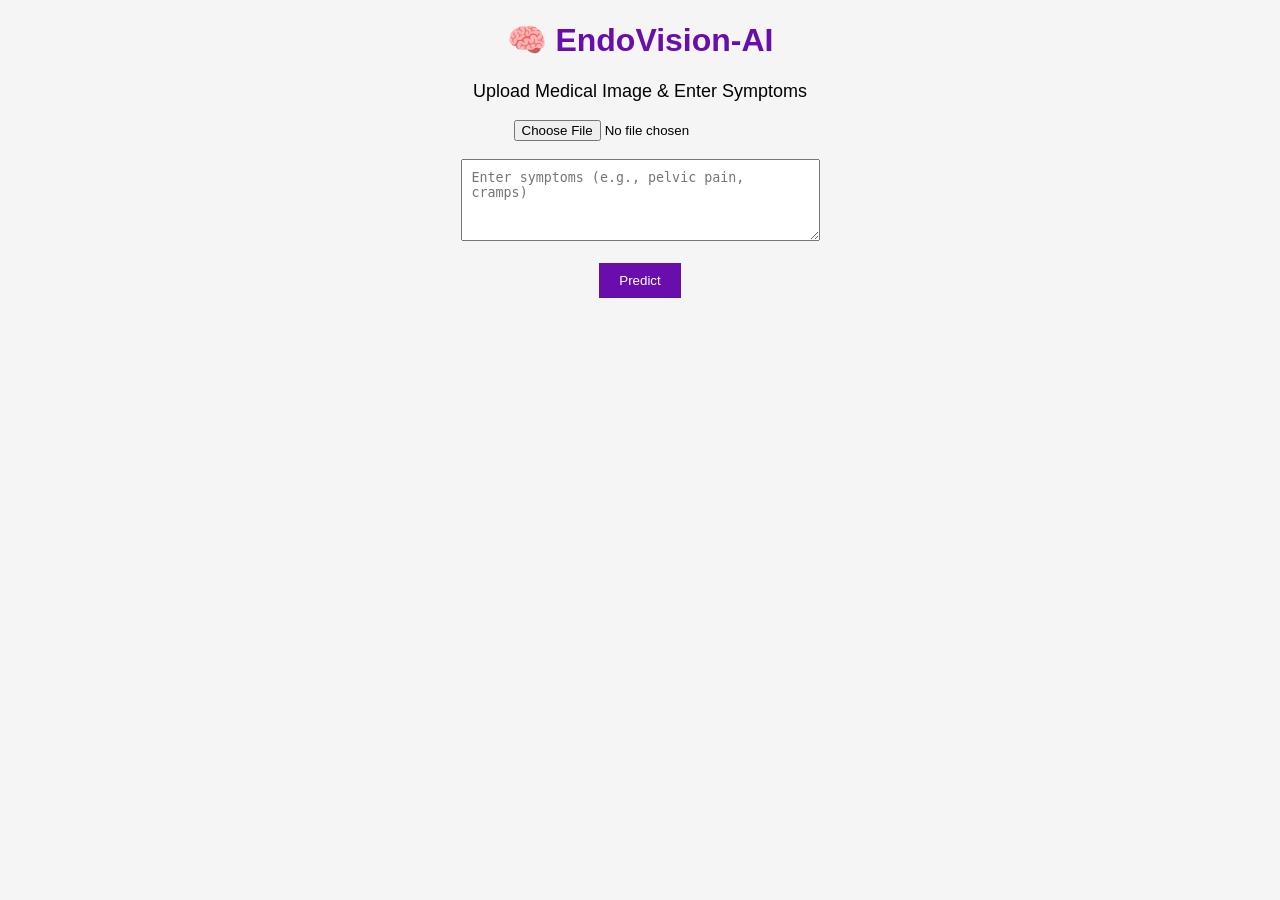
==== templates/index.html @ 212d95a6 "initial commmit" ====
<!DOCTYPE html>
<html>
<head>
    <title>EndoVision AI</title>
    <link rel="stylesheet" href="/static/style.css">
</head>
<body>

<h1>🧠 EndoVision-AI</h1>
<p>Upload Medical Image & Enter Symptoms</p>

<form action="/predict" method="post" enctype="multipart/form-data">
    
    <input type="file" name="image" required><br><br>
    
    <textarea name="symptoms" rows="4" cols="40"
        placeholder="Enter symptoms (e.g., pelvic pain, cramps)"></textarea><br><br>
    
    <button type="submit">Predict</button>

</form>

</body>
</html>
---- static/style.css ----
body {
    font-family: Arial, sans-serif;
    text-align: center;
    background-color: #f5f5f5;
}

h1 {
    color: #6a0dad;
}

p {
    font-size: 18px;
}

textarea {
    padding: 10px;
}

button {
    padding: 10px 20px;
    background-color: #6a0dad;
    color: white;
    border: none;
    cursor: pointer;
}

button:hover {
    background-color: #5a009d;
}

img {
    margin-top: 20px;
    border-radius: 10px;
}
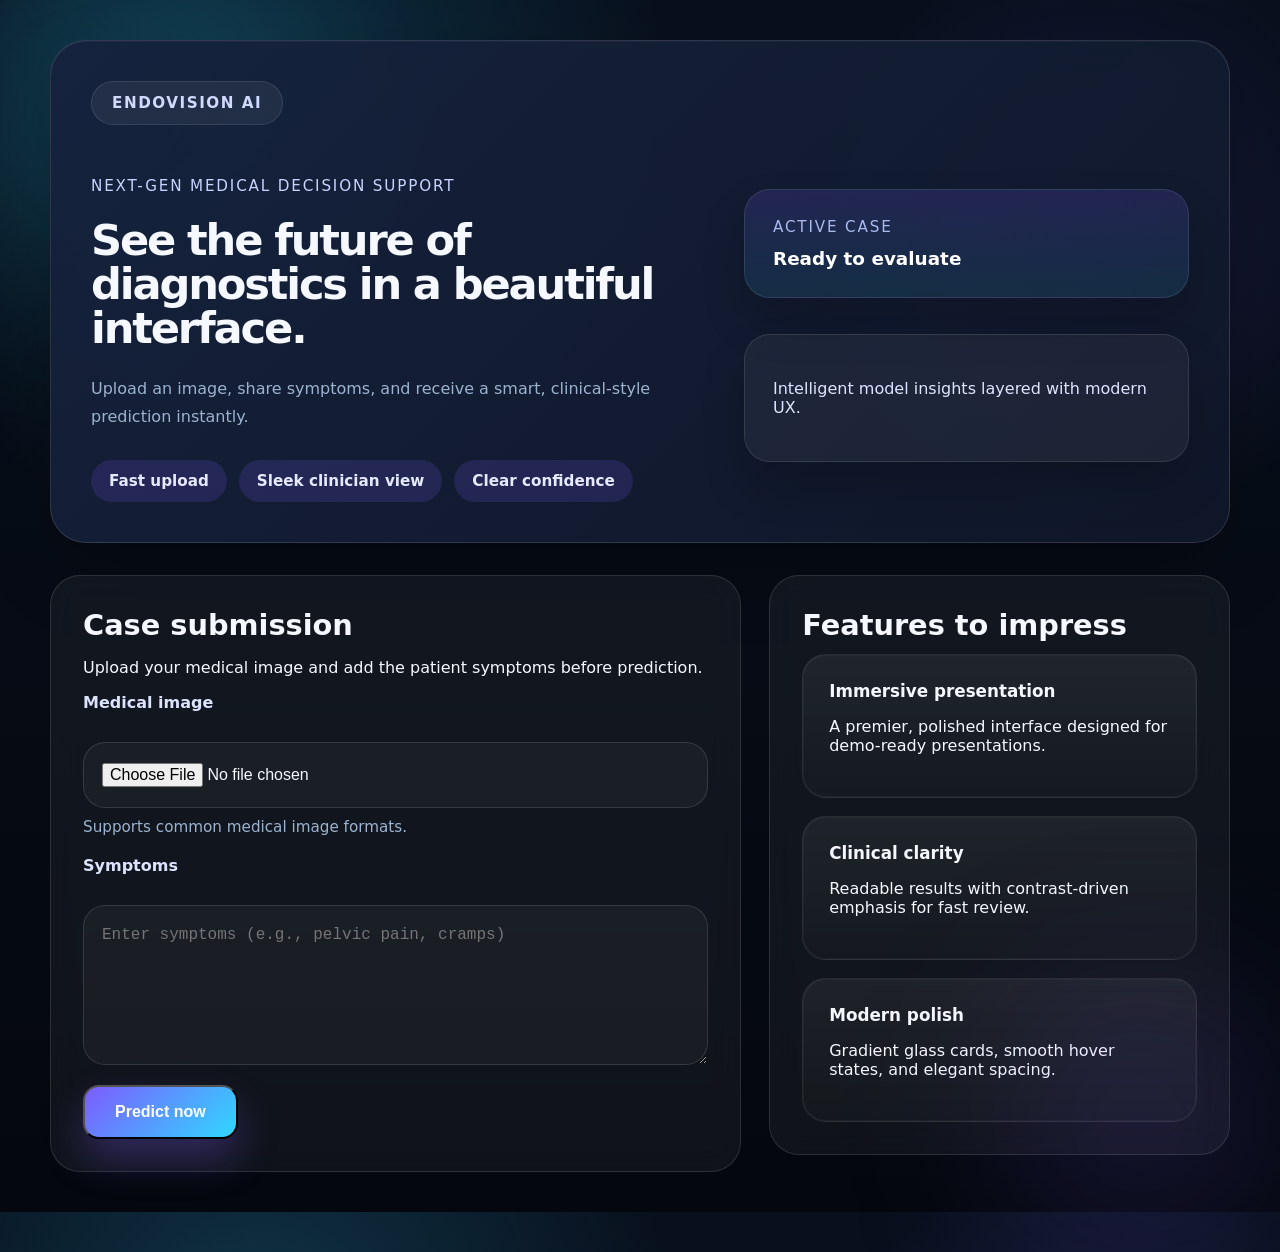
==== commit b9d4ac7c: "Update UI with unique modern glassmorphism design" ====
--- a/templates/index.html
+++ b/templates/index.html
@@ -1,24 +1,78 @@
 <!DOCTYPE html>
-<html>
+<html lang="en">
 <head>
+    <meta charset="UTF-8">
+    <meta name="viewport" content="width=device-width, initial-scale=1.0">
     <title>EndoVision AI</title>
     <link rel="stylesheet" href="/static/style.css">
 </head>
 <body>
+    <div class="page-shell">
+        <div class="hero-frame">
+            <div class="hero-badge">EndoVision AI</div>
+            <div class="hero-panel">
+                <div class="hero-copy">
+                    <p class="eyebrow">Next-gen medical decision support</p>
+                    <h1>See the future of diagnostics in a beautiful interface.</h1>
+                    <p>Upload an image, share symptoms, and receive a smart, clinical-style prediction instantly.</p>
+                    <div class="hero-pill-row">
+                        <span class="hero-pill">Fast upload</span>
+                        <span class="hero-pill">Sleek clinician view</span>
+                        <span class="hero-pill">Clear confidence</span>
+                    </div>
+                </div>
+                <div class="hero-visual">
+                    <div class="visual-chip">
+                        <span>Active case</span>
+                        <strong>Ready to evaluate</strong>
+                    </div>
+                    <div class="visual-card">
+                        <p>Intelligent model insights layered with modern UX.</p>
+                    </div>
+                </div>
+            </div>
+        </div>
 
-<h1>🧠 EndoVision-AI</h1>
-<p>Upload Medical Image & Enter Symptoms</p>
+        <main class="content-grid">
+            <section class="panel form-panel">
+                <div class="panel-header">
+                    <h2>Case submission</h2>
+                    <p>Upload your medical image and add the patient symptoms before prediction.</p>
+                </div>
+                <form action="/predict" method="post" enctype="multipart/form-data" class="styled-form">
+                    <label class="field-label" for="image">Medical image</label>
+                    <div class="file-upload">
+                        <input type="file" id="image" name="image" required class="file-input">
+                        <span class="file-note">Supports common medical image formats.</span>
+                    </div>
 
-<form action="/predict" method="post" enctype="multipart/form-data">
-    
-    <input type="file" name="image" required><br><br>
-    
-    <textarea name="symptoms" rows="4" cols="40"
-        placeholder="Enter symptoms (e.g., pelvic pain, cramps)"></textarea><br><br>
-    
-    <button type="submit">Predict</button>
+                    <label class="field-label" for="symptoms">Symptoms</label>
+                    <textarea id="symptoms" name="symptoms" rows="5" placeholder="Enter symptoms (e.g., pelvic pain, cramps)"></textarea>
 
-</form>
+                    <button type="submit" class="primary-btn">Predict now</button>
+                </form>
+            </section>
 
+            <section class="panel info-panel">
+                <div class="panel-header">
+                    <h2>Features to impress</h2>
+                </div>
+                <div class="info-list modern-grid">
+                    <div class="info-item">
+                        <strong>Immersive presentation</strong>
+                        <p>A premier, polished interface designed for demo-ready presentations.</p>
+                    </div>
+                    <div class="info-item">
+                        <strong>Clinical clarity</strong>
+                        <p>Readable results with contrast-driven emphasis for fast review.</p>
+                    </div>
+                    <div class="info-item">
+                        <strong>Modern polish</strong>
+                        <p>Gradient glass cards, smooth hover states, and elegant spacing.</p>
+                    </div>
+                </div>
+            </section>
+        </main>
+    </div>
 </body>
 </html>
--- a/static/style.css
+++ b/static/style.css
@@ -1,34 +1,432 @@
+:root {
+    --bg: #060b15;
+    --surface: rgba(255, 255, 255, 0.08);
+    --surface-strong: rgba(255, 255, 255, 0.12);
+    --text: #f6f8ff;
+    --muted: #9bb3cf;
+    --accent: #7d5cff;
+    --accent-strong: #2fd7ff;
+    --accent-soft: rgba(124, 92, 255, 0.18);
+    --border: rgba(255, 255, 255, 0.12);
+    --shadow: 0 30px 70px rgba(0, 0, 0, 0.24);
+}
+
+* {
+    box-sizing: border-box;
+}
+
+html, body {
+    margin: 0;
+    min-height: 100%;
+    font-family: Inter, ui-sans-serif, system-ui, -apple-system, BlinkMacSystemFont, "Segoe UI", sans-serif;
+    background: radial-gradient(circle at 20% 10%, rgba(47, 215, 255, 0.18), transparent 28%),
+                radial-gradient(circle at 85% 20%, rgba(125, 92, 255, 0.16), transparent 20%),
+                linear-gradient(180deg, #08101d 0%, #04070d 100%);
+    color: var(--text);
+}
+
 body {
-    font-family: Arial, sans-serif;
-    text-align: center;
-    background-color: #f5f5f5;
-}
-
-h1 {
-    color: #6a0dad;
-}
-
-p {
-    font-size: 18px;
-}
-
+    display: flex;
+    justify-content: center;
+    padding: 40px 18px;
+}
+
+.page-shell {
+    width: min(1180px, 100%);
+    position: relative;
+}
+
+.page-shell::before,
+.page-shell::after {
+    content: "";
+    position: absolute;
+    border-radius: 50%;
+    filter: blur(90px);
+    pointer-events: none;
+}
+
+.page-shell::before {
+    width: 320px;
+    height: 320px;
+    background: rgba(47, 215, 255, 0.15);
+    top: -90px;
+    left: -80px;
+}
+
+.page-shell::after {
+    width: 260px;
+    height: 260px;
+    background: rgba(125, 92, 255, 0.16);
+    bottom: -80px;
+    right: -40px;
+}
+
+.hero-frame {
+    position: relative;
+    overflow: hidden;
+    border-radius: 36px;
+    background: linear-gradient(135deg, rgba(22, 34, 61, 0.96), rgba(16, 24, 42, 0.92));
+    border: 1px solid rgba(255, 255, 255, 0.12);
+    box-shadow: inset 0 1px 0 rgba(255, 255, 255, 0.04), var(--shadow);
+    padding: 40px;
+    margin-bottom: 32px;
+}
+
+.hero-badge {
+    display: inline-flex;
+    align-items: center;
+    justify-content: center;
+    margin-bottom: 24px;
+    font-size: 0.95rem;
+    font-weight: 700;
+    letter-spacing: 0.1em;
+    text-transform: uppercase;
+    color: #d2d9ff;
+    padding: 12px 20px;
+    border-radius: 999px;
+    background: rgba(255, 255, 255, 0.06);
+    border: 1px solid rgba(255, 255, 255, 0.1);
+}
+
+.hero-panel {
+    display: grid;
+    grid-template-columns: 1.4fr 1fr;
+    gap: 30px;
+    align-items: center;
+}
+
+.hero-copy .eyebrow {
+    font-size: 0.95rem;
+    color: #c8d3ff;
+    text-transform: uppercase;
+    letter-spacing: 0.12em;
+    margin-bottom: 18px;
+}
+
+.hero-copy h1 {
+    margin: 0;
+    font-size: clamp(2.7rem, 2.5vw, 4rem);
+    line-height: 1.02;
+    letter-spacing: -0.05em;
+}
+
+.hero-copy p {
+    margin: 24px 0 0;
+    max-width: 56ch;
+    line-height: 1.8;
+    color: var(--muted);
+}
+
+.hero-pill-row {
+    display: flex;
+    flex-wrap: wrap;
+    gap: 12px;
+    margin-top: 28px;
+}
+
+.hero-pill {
+    padding: 12px 18px;
+    border-radius: 999px;
+    background: rgba(124, 92, 255, 0.16);
+    color: #e5eaff;
+    font-size: 0.95rem;
+    font-weight: 600;
+}
+
+.hero-visual {
+    position: relative;
+    display: grid;
+    gap: 18px;
+    align-items: end;
+}
+
+.visual-card,
+.visual-chip {
+    border-radius: 26px;
+    padding: 28px;
+    background: rgba(255, 255, 255, 0.05);
+    border: 1px solid rgba(255, 255, 255, 0.1);
+    box-shadow: 0 24px 44px rgba(0, 0, 0, 0.18);
+}
+
+.visual-chip {
+    display: flex;
+    flex-direction: column;
+    gap: 12px;
+    background: linear-gradient(180deg, rgba(124, 92, 255, 0.16), rgba(47, 215, 255, 0.1));
+}
+
+.visual-chip span {
+    font-size: 0.95rem;
+    text-transform: uppercase;
+    letter-spacing: 0.12em;
+    color: #a8b9ec;
+}
+
+.visual-chip strong {
+    font-size: 1.15rem;
+    color: #fff;
+}
+
+.visual-card {
+    margin-top: 18px;
+    color: #dde4ff;
+}
+
+.content-grid {
+    display: grid;
+    gap: 28px;
+    grid-template-columns: 1.2fr 0.8fr;
+    align-items: start;
+}
+
+.panel {
+    border: 1px solid rgba(255, 255, 255, 0.12);
+    border-radius: 30px;
+    background: rgba(255, 255, 255, 0.05);
+    backdrop-filter: blur(16px);
+    padding: 32px;
+}
+
+.panel-header h2 {
+    margin: 0 0 12px;
+    font-size: 1.8rem;
+}
+
+.styled-form {
+    display: grid;
+    gap: 20px;
+}
+
+.field-label {
+    display: block;
+    margin-bottom: 10px;
+    color: #dbe3ff;
+    font-weight: 700;
+}
+
+.file-upload {
+    display: flex;
+    flex-direction: column;
+    gap: 10px;
+}
+
+.file-note {
+    color: var(--muted);
+    font-size: 0.95rem;
+}
+
+input[type="file"],
 textarea {
-    padding: 10px;
-}
-
-button {
-    padding: 10px 20px;
-    background-color: #6a0dad;
-    color: white;
-    border: none;
+    width: 100%;
+    border-radius: 22px;
+    border: 1px solid rgba(255, 255, 255, 0.12);
+    background: rgba(255, 255, 255, 0.04);
+    color: var(--text);
+    padding: 20px 18px;
+    font-size: 1rem;
+    outline: none;
+    transition: border-color 0.25s ease, transform 0.25s ease, box-shadow 0.25s ease;
+}
+
+textarea {
+    min-height: 160px;
+    resize: vertical;
+}
+
+input[type="file"]:focus,
+textarea:focus {
+    border-color: rgba(47, 215, 255, 0.6);
+    box-shadow: 0 0 0 4px rgba(47, 215, 255, 0.1);
+    transform: translateY(-1px);
+}
+
+.primary-btn,
+.secondary-btn {
+    display: inline-flex;
+    align-items: center;
+    justify-content: center;
+    width: fit-content;
+    border-radius: 16px;
+    padding: 16px 30px;
+    font-size: 1rem;
+    font-weight: 700;
     cursor: pointer;
-}
-
-button:hover {
-    background-color: #5a009d;
-}
-
-img {
-    margin-top: 20px;
-    border-radius: 10px;
-}
+    transition: transform 0.25s ease, box-shadow 0.25s ease, background 0.25s ease;
+    text-decoration: none;
+}
+
+.primary-btn {
+    background: linear-gradient(135deg, var(--accent), var(--accent-strong));
+    color: #fff;
+    box-shadow: 0 20px 40px rgba(124, 92, 255, 0.3);
+}
+
+.primary-btn:hover,
+.secondary-btn:hover {
+    transform: translateY(-3px);
+}
+
+.secondary-btn {
+    color: #f6f8ff;
+    background: rgba(255, 255, 255, 0.08);
+    border: 1px solid rgba(255, 255, 255, 0.14);
+}
+
+.info-list {
+    display: grid;
+    gap: 18px;
+}
+
+.modern-grid {
+    grid-template-columns: 1fr;
+}
+
+.info-item {
+    border-radius: 24px;
+    padding: 26px;
+    background: linear-gradient(180deg, rgba(255, 255, 255, 0.06), rgba(255, 255, 255, 0.02));
+    border: 1px solid rgba(255, 255, 255, 0.08);
+    box-shadow: inset 0 0 0 1px rgba(255, 255, 255, 0.03);
+}
+
+.info-item strong {
+    display: block;
+    margin-bottom: 12px;
+    font-size: 1.05rem;
+}
+
+.result-shell {
+    border-radius: 36px;
+    padding: 40px;
+    margin-top: 24px;
+    background: linear-gradient(180deg, rgba(11, 20, 34, 0.96), rgba(8, 12, 22, 0.92));
+}
+
+.result-panel {
+    display: grid;
+    gap: 28px;
+}
+
+.result-grid {
+    grid-template-columns: 1.1fr 0.9fr;
+}
+
+.result-summary {
+    display: grid;
+    gap: 20px;
+}
+
+.status-chip {
+    display: inline-flex;
+    align-items: center;
+    padding: 10px 18px;
+    border-radius: 999px;
+    background: rgba(47, 215, 255, 0.12);
+    color: #cbe8ff;
+    font-size: 0.95rem;
+    letter-spacing: 0.08em;
+    text-transform: uppercase;
+}
+
+.result-block {
+    border-radius: 24px;
+    padding: 24px;
+    background: rgba(255, 255, 255, 0.05);
+    border: 1px solid rgba(255, 255, 255, 0.12);
+}
+
+.accent-block {
+    background: linear-gradient(135deg, rgba(124, 92, 255, 0.18), rgba(47, 215, 255, 0.12));
+}
+
+.result-heading {
+    margin: 0 0 8px;
+    font-size: 1rem;
+    color: var(--muted);
+}
+
+.result-value {
+    margin: 0;
+    font-size: 2rem;
+    font-weight: 800;
+    letter-spacing: -0.03em;
+    color: #f4f8ff;
+}
+
+.result-copy {
+    color: var(--muted);
+    line-height: 1.8;
+}
+
+.result-preview {
+    display: grid;
+    gap: 18px;
+}
+
+.preview-label {
+    display: inline-flex;
+    align-items: center;
+    gap: 10px;
+    color: #c8d3ff;
+    font-size: 0.95rem;
+    text-transform: uppercase;
+    letter-spacing: 0.12em;
+}
+
+.image-frame {
+    border-radius: 32px;
+    overflow: hidden;
+    border: 1px solid rgba(255, 255, 255, 0.1);
+    box-shadow: 0 25px 60px rgba(0, 0, 0, 0.24);
+    background: rgba(255, 255, 255, 0.02);
+}
+
+.image-frame img {
+    width: 100%;
+    height: auto;
+    display: block;
+}
+
+.visual-footer {
+    display: flex;
+    justify-content: space-between;
+    gap: 16px;
+    border-radius: 22px;
+    padding: 18px 22px;
+    background: rgba(255, 255, 255, 0.05);
+    border: 1px solid rgba(255, 255, 255, 0.08);
+}
+
+.visual-footer span {
+    color: var(--muted);
+}
+
+.visual-footer strong {
+    color: #f4f8ff;
+}
+
+@media (max-width: 980px) {
+    .hero-panel,
+    .content-grid,
+    .result-grid {
+        grid-template-columns: 1fr;
+    }
+}
+
+@media (max-width: 680px) {
+    body {
+        padding: 20px 12px;
+    }
+
+    .hero-frame,
+    .panel,
+    .result-shell {
+        padding: 28px;
+    }
+
+    .primary-btn,
+    .secondary-btn {
+        width: 100%;
+    }
+}
